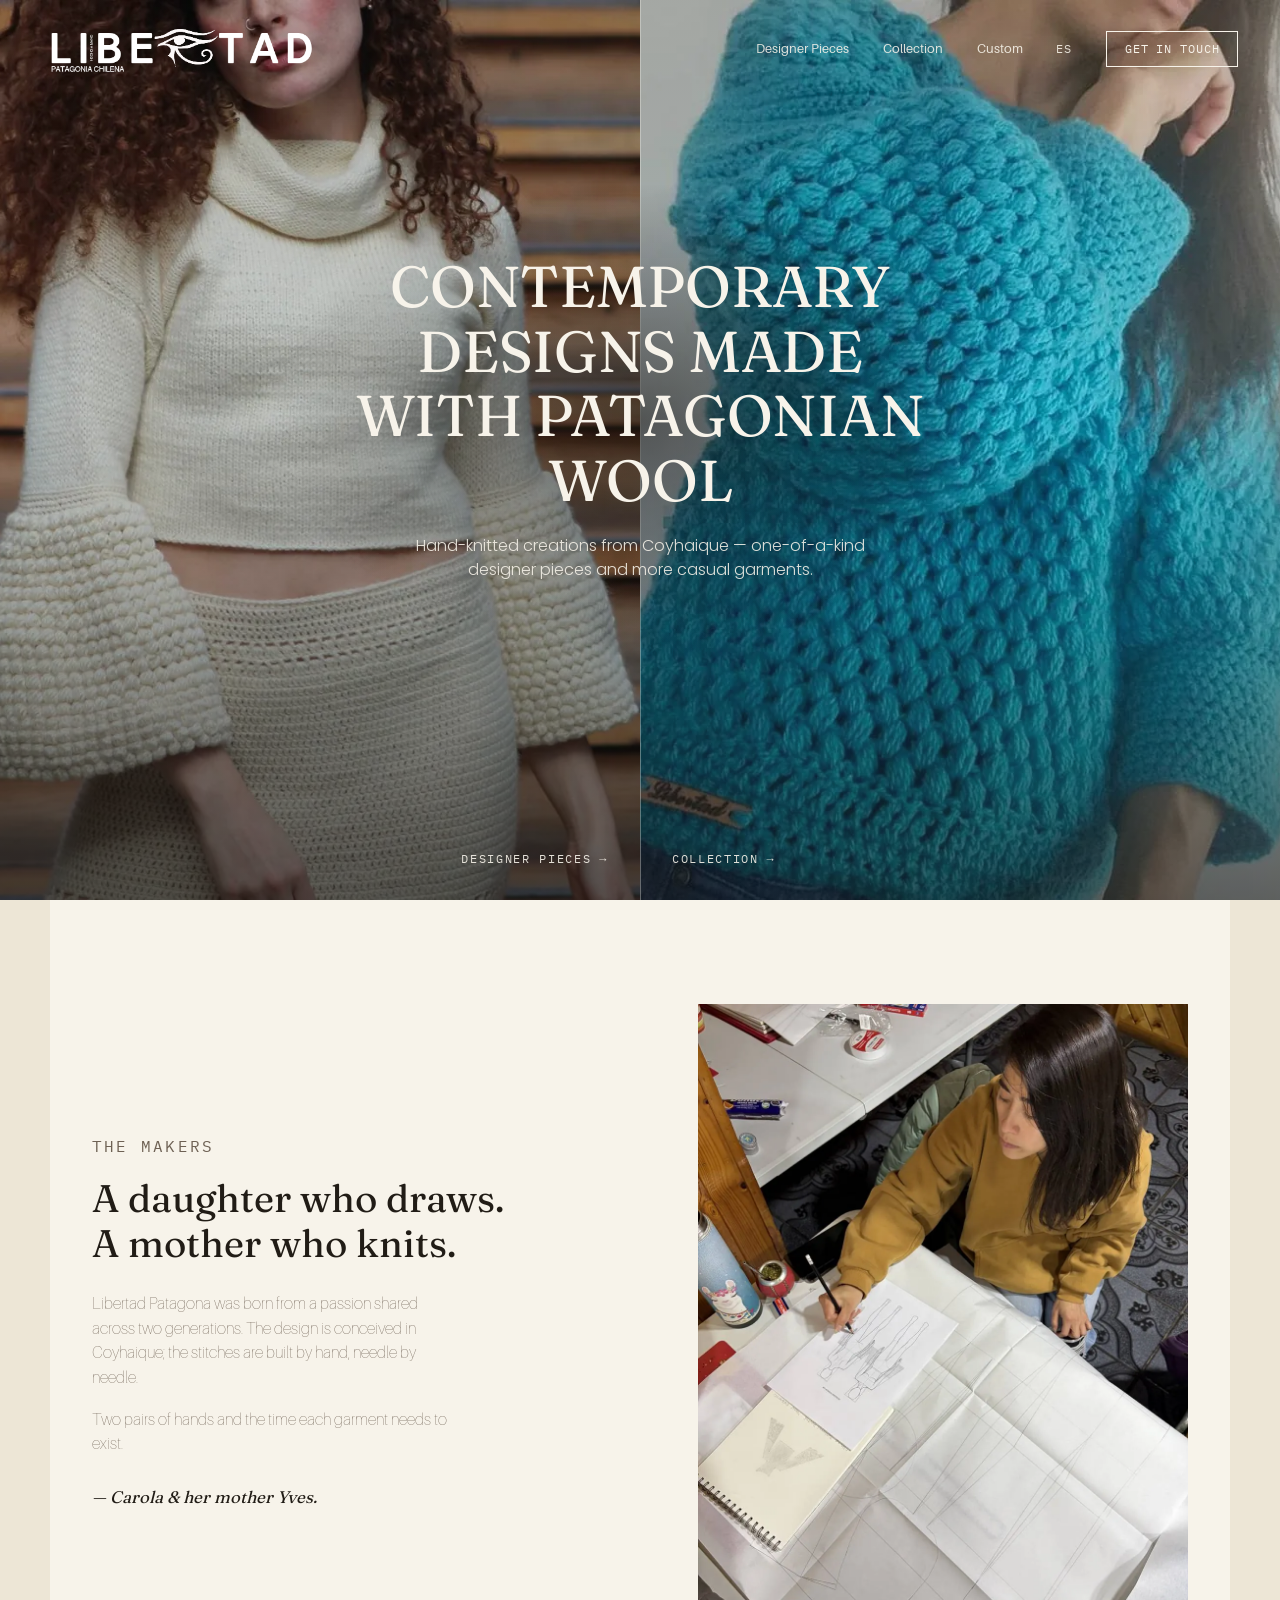
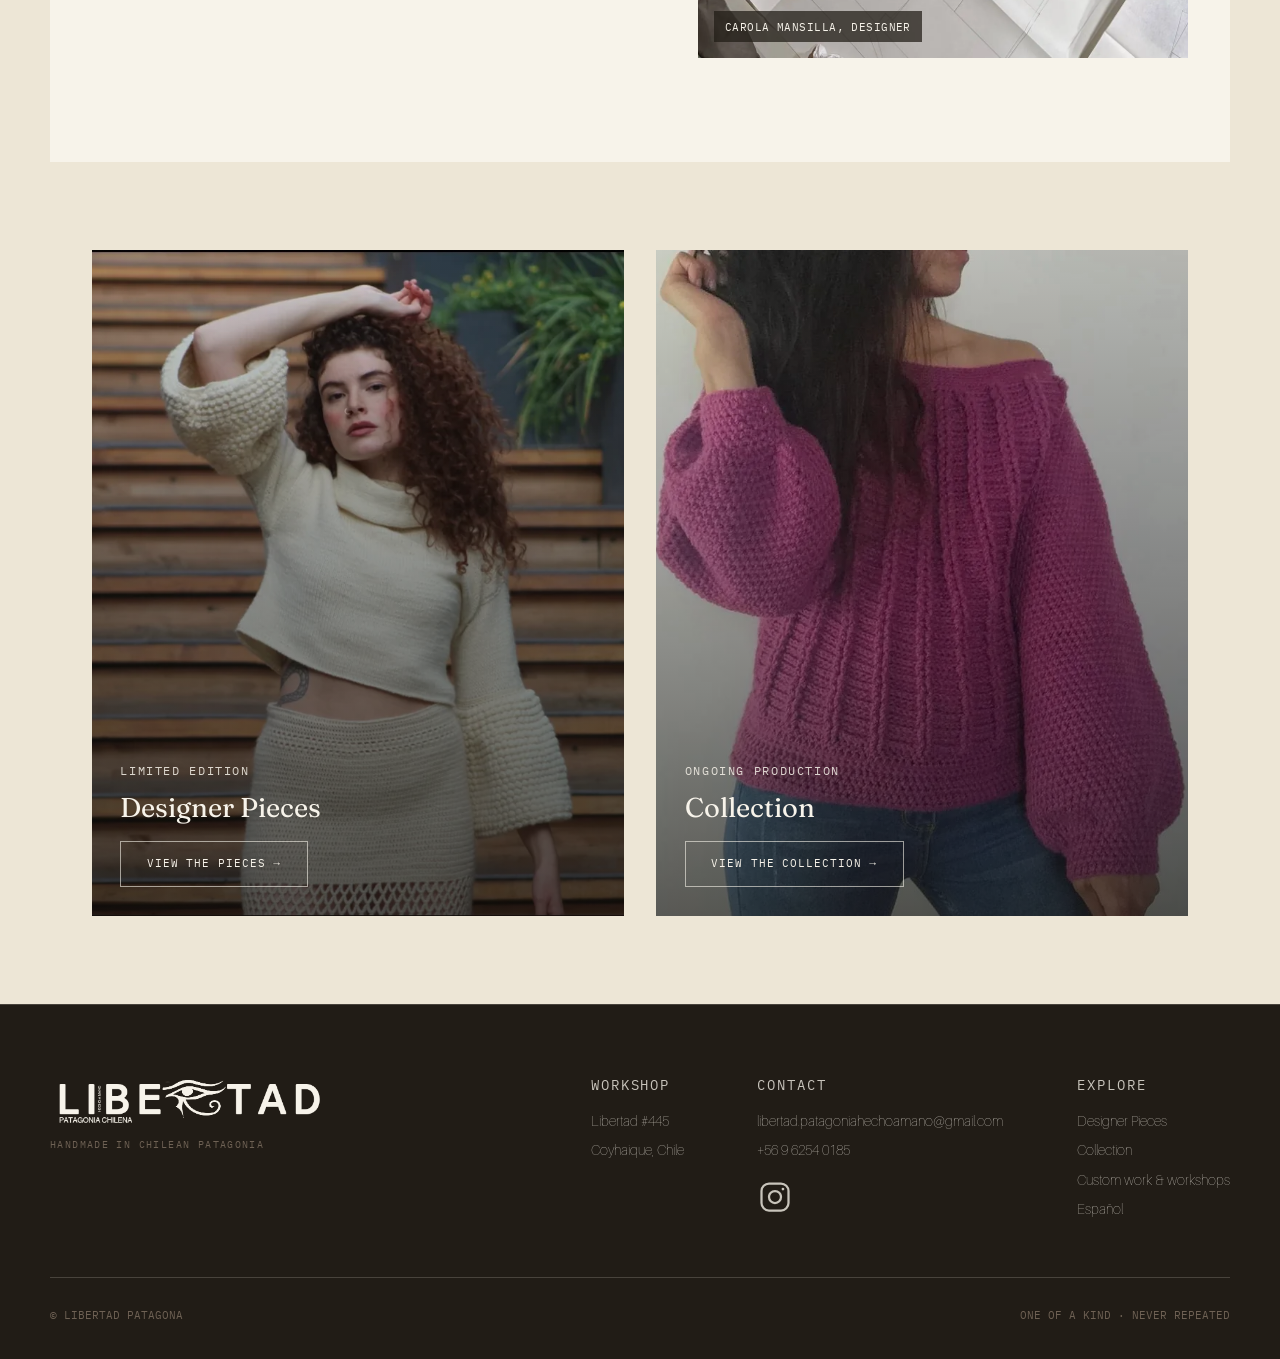
==== en/index.html @ a3e64d08 "Add English version under /en/ with EN/ES switch and hreflang; fix Patagona in WhatsApp message Co-A" ====
<!DOCTYPE html>

<html lang="en">
<head>
<meta charset="utf-8"/>
<meta content="width=device-width, initial-scale=1.0" name="viewport"/>
<title>Libertad Patagona — Two lines, one workshop</title>




<link as="font" crossorigin="" href="../assets/fonts/fraunces-400.woff2" rel="preload" type="font/woff2"/><link as="font" crossorigin="" href="../assets/fonts/aileron-400.woff2" rel="preload" type="font/woff2"/><link href="../assets/css/style.css" rel="stylesheet"/><meta content="Family hand-knitting workshop in Coyhaique, Chilean Patagonia. Designer pieces in raw wool and a weekly collection in vivid colors, handmade by Carola and Yves Mansilla." name="description"/><link href="https://libertadpatagona.cl/en/" rel="canonical"/><link href="https://libertadpatagona.cl/" hreflang="es" rel="alternate"/><link href="https://libertadpatagona.cl/en/" hreflang="en" rel="alternate"/><link href="https://libertadpatagona.cl/" hreflang="x-default" rel="alternate"/><meta content="website" property="og:type"/><meta content="Libertad Patagona — Two lines, one workshop" property="og:title"/><meta content="Family hand-knitting workshop in Coyhaique, Chilean Patagonia. Designer pieces in raw wool and a weekly collection in vivid colors, handmade by Carola and Yves Mansilla." property="og:description"/><meta content="https://libertadpatagona.cl/en/" property="og:url"/><meta content="https://libertadpatagona.cl/assets/img/pieza-crema-frente.webp" property="og:image"/><meta content="en_US" property="og:locale"/><meta content="Libertad Patagona" property="og:site_name"/><meta content="summary_large_image" name="twitter:card"/><meta content="Libertad Patagona — Two lines, one workshop" name="twitter:title"/><meta content="Family hand-knitting workshop in Coyhaique, Chilean Patagonia. Designer pieces in raw wool and a weekly collection in vivid colors, handmade by Carola and Yves Mansilla." name="twitter:description"/><meta content="https://libertadpatagona.cl/assets/img/pieza-crema-frente.webp" name="twitter:image"/><script type="application/ld+json">{
  "@context": "https://schema.org",
  "@type": "ClothingStore",
  "name": "Libertad Patagona",
  "description": "Family hand-knitting workshop in Coyhaique, Chilean Patagonia.",
  "address": {
    "@type": "PostalAddress",
    "streetAddress": "Libertad #445",
    "addressLocality": "Coyhaique",
    "addressRegion": "Región de Aysén",
    "addressCountry": "CL"
  },
  "email": "libertad.patagoniahechoamano@gmail.com",
  "telephone": "+56962540185",
  "sameAs": ["https://www.instagram.com/libertad.patagona_hechoamano/"],
  "image": "https://libertadpatagona.cl/assets/img/pieza-crema-frente.webp"
}</script></head>
<body>
<header class="" id="siteHeader">
<a class="brand-block" href="index.html" style="display:flex;align-items:center;">
<div class="brand-logo">
<img alt="Libertad Patagona" class="logo-light" fetchpriority="high" height="84" loading="eager" src="../assets/img/logo-header.png" width="462"/>
<img alt="Libertad Patagona" class="logo-dark" fetchpriority="high" height="91" loading="eager" src="../assets/img/logo-footer.png" width="472"/>
</div>
</a>
<nav id="siteNav">
<a href="piezas-de-autor.html">Designer Pieces</a>
<a href="coleccion.html">Collection</a>
<a href="servicios.html">Custom</a>
<a class="lang-switch" href="../index.html" hreflang="es" lang="es">ES</a>
<a class="nav-cta" href="https://wa.me/56962540185?text=Hello%2C%20I%27m%20writing%20from%20the%20Libertad%20Patagona%20website." target="_blank" rel="noopener">Get in touch</a>
</nav>
<button class="nav-toggle" id="navToggle" type="button" aria-label="Open menu" data-label-open="Open menu" data-label-close="Close menu" aria-expanded="false" aria-controls="siteNav"><span></span><span></span></button>
</header>
<section class="hero">
<div class="hero-split">
<a class="hero-half hero-half-autor" href="piezas-de-autor.html" style="background-image:url('../assets/img/diseno-patronaje.webp');">
<span class="hero-half-label mono">DESIGNER PIECES <span class="arrow">→</span></span>
</a>
<a class="hero-half hero-half-coleccion" href="coleccion.html" style="background-image:url('../assets/img/tejido-turquesa.webp');">
<span class="hero-half-label mono">COLLECTION <span class="arrow">→</span></span>
</a>
</div>
<div class="hero-seam"></div>
<div class="hero-center">
<h1 style="text-transform:uppercase;">Contemporary designs made with Patagonian wool</h1>
<p>Hand-knitted creations from Coyhaique — one-of-a-kind designer pieces and more casual garments.</p>
</div>
</section>
<div class="oficio reveal" id="oficio">
<div class="oficio-text">
<p class="eyebrow">The makers</p>
<h2>A daughter who draws.<br/>A mother who knits.</h2>
<p>Libertad Patagona was born from a passion shared across two generations. The design is conceived in Coyhaique; the stitches are built by hand, needle by needle.</p>
<p>Two pairs of hands and the time each garment needs to exist.</p>
<p class="signature">— Carola &amp; her mother Yves.</p>
</div>
<div class="oficio-img">
<img alt="Carola Mansilla sketching the design of a piece, Coyhaique" fetchpriority="high" height="1332" loading="eager" src="../assets/img/pieza-crema-frente.webp" width="1000"/>
<span class="tag mono">CAROLA MANSILLA, DESIGNER</span>
</div>
</div>
<div class="paths reveal">
<a class="path-card" href="piezas-de-autor.html">
<img alt="Designer Pieces" height="1424" loading="lazy" src="../assets/img/modelo.webp" width="950"/>
<div class="path-card-inner">
<p class="eyebrow">Limited edition</p>
<h3>Designer Pieces</h3>
<span class="btn btn-light">View the pieces →</span>
</div>
</a>
<a class="path-card" href="coleccion.html">
<img alt="Collection" height="950" loading="lazy" src="../assets/img/pieza-magenta-espalda.webp" width="950"/>
<div class="path-card-inner">
<p class="eyebrow">Ongoing production</p>
<h3>Collection</h3>
<span class="btn btn-light">View the collection →</span>
</div>
</a>
</div>
<footer id="contacto">
<div class="footer-top">
<div class="footer-logo">
<div aria-label="Libertad Patagona" class="footer-logo-mark" role="img"></div>
<small>HANDMADE IN CHILEAN PATAGONIA</small>
</div>
<div class="footer-cols">
<div class="footer-col">
<p class="eyebrow">Workshop</p>
<p>Libertad #445</p>
<p>Coyhaique, Chile</p>
</div>
<div class="footer-col">
<p class="eyebrow">Contact</p>
<a href="mailto:libertad.patagoniahechoamano@gmail.com">libertad.patagoniahechoamano@gmail.com</a>
<a href="https://wa.me/56962540185">+56 9 6254 0185</a>
<div class="footer-social">
<a href="https://www.instagram.com/libertad.patagona_hechoamano/" target="_blank" rel="noopener" aria-label="Libertad Patagona on Instagram">
<svg xmlns="http://www.w3.org/2000/svg" viewBox="0 0 24 24" width="36" height="36" fill="none" stroke="currentColor" stroke-width="1.5" stroke-linecap="round" stroke-linejoin="round" aria-hidden="true"><rect x="3" y="3" width="18" height="18" rx="5"/><circle cx="12" cy="12" r="4"/><circle cx="17.3" cy="6.7" r="0.9" fill="currentColor" stroke="none"/></svg>
</a>
</div>
</div>
<div class="footer-col">
<p class="eyebrow">Explore</p>
<a href="piezas-de-autor.html">Designer Pieces</a>
<a href="coleccion.html">Collection</a>
<a href="servicios.html">Custom work &amp; workshops</a>
<a href="../index.html" hreflang="es" lang="es">Español</a>
</div>
</div>
</div>
<div class="footer-bottom">
<span>© LIBERTAD PATAGONA</span>
<span>ONE OF A KIND · NEVER REPEATED</span>
</div>
</footer>
<script>
  const header = document.getElementById('siteHeader');
  if(!header.classList.contains('static')){
    const onScroll = () => { if (window.scrollY > 60) header.classList.add('solid'); else header.classList.remove('solid'); };
    window.addEventListener('scroll', onScroll, {passive:true});
    onScroll();
  }
  const prefersReduced = window.matchMedia('(prefers-reduced-motion: reduce)').matches;
  if(!prefersReduced && 'IntersectionObserver' in window){
    const obs = new IntersectionObserver((entries)=>{
      entries.forEach(e=>{ if(e.isIntersecting){ e.target.classList.add('in'); obs.unobserve(e.target); } });
    }, {threshold:0.12});
    document.querySelectorAll('.reveal').forEach(el=>obs.observe(el));
  } else {
    document.querySelectorAll('.reveal').forEach(el=>el.classList.add('in'));
  }
</script>
<script defer src="../assets/js/nav.js"></script>
</body>
</html>
---- assets/css/style.css ----
/* Libertad Patagona Chilena — shared stylesheet, self-hosted fonts, merged from 4 pages */

@font-face{font-family:'Fraunces';font-style:normal;font-weight:400;font-display:swap;src:url('../fonts/fraunces-400.woff2') format('woff2');}
@font-face{font-family:'Poppins';font-style:normal;font-weight:300;font-display:swap;src:url('../fonts/poppins-300.woff2') format('woff2');}
@font-face{font-family:'IBM Plex Mono';font-style:normal;font-weight:400;font-display:swap;src:url('../fonts/ibm-plex-mono-400.woff2') format('woff2');}
@font-face{font-family:'Aileron';font-style:normal;font-weight:300;font-display:swap;src:url('../fonts/aileron-300.woff2') format('woff2');}
@font-face{font-family:'Aileron';font-style:normal;font-weight:400;font-display:swap;src:url('../fonts/aileron-400.woff2') format('woff2');}

:root{--cream:#EDE6D6; --paper:#F7F3EA; --charcoal:#211C16; --wood:#8B6D46;
  --maroon:#5C2A28; --stone:#6E6154; --line: rgba(33,28,22,0.14); --line-light: rgba(247,243,234,0.18);}
*{margin:0;padding:0;box-sizing:border-box;}
html{scroll-behavior:smooth;}
body{background:var(--cream); color:var(--charcoal); font-family:"Aileron",sans-serif; font-weight:400; line-height:1.5; -webkit-font-smoothing:antialiased;}
a{color:inherit; text-decoration:none;}
img{display:block; max-width:100%;}
.mono{font-family:"IBM Plex Mono",monospace; letter-spacing:0.04em;}
.eyebrow{font-family:"IBM Plex Mono",monospace; font-size:0.72rem; letter-spacing:0.14em; text-transform:uppercase; color:var(--stone);}
header{position:fixed; top:0;left:0;right:0; z-index:100; display:flex; align-items:center; justify-content:space-between;
  padding:1.5rem 2.6rem; transition:background .5s ease, padding .4s ease, border-color .4s ease; border-bottom:1px solid transparent;}
header.solid{background:rgba(237,230,214,0.94); backdrop-filter:blur(6px); padding:1.05rem 2.6rem; border-bottom:1px solid var(--line);}
.brand-logo{height:50px; display:flex; align-items:center;}
.brand-logo img{height:100%; width:auto;}
.brand-logo .logo-dark{display:none;}
header.solid .brand-logo .logo-light{display:none;}
header.solid .brand-logo .logo-dark{display:block;}
.brand-block{display:flex; align-items:center;}
nav{display:flex; gap:2.1rem;}
nav a{font-size:0.82rem; color:var(--paper); opacity:0.88; transition:opacity .25s ease, color .4s ease; position:relative;}
header.solid nav a{color:var(--charcoal);}
nav a.current{opacity:1;}
nav a.current::after{content:""; position:absolute; left:0;bottom:-5px; width:100%;height:1px; background:currentColor;}
nav a:hover{opacity:1;}
header.static{background:rgba(237,230,214,0.98); border-bottom:1px solid var(--line); padding:1.05rem 2.6rem;}
header.static .brand-logo .logo-light{display:none;}
header.static .brand-logo .logo-dark{display:block;}
header.static nav a{color:var(--charcoal);}
nav{align-items:center;}
nav .lang-switch{font-family:"IBM Plex Mono",monospace; font-size:0.72rem; letter-spacing:0.1em; text-transform:uppercase;}
nav .nav-cta{display:inline-block; opacity:1; padding:0.5rem 1.1rem; border:1px solid currentColor; font-family:"IBM Plex Mono",monospace; font-size:0.72rem; letter-spacing:0.08em; text-transform:uppercase; transition:background .3s ease, color .3s ease, border-color .3s ease;}
nav .nav-cta:hover{background:var(--paper); color:var(--charcoal); border-color:var(--paper);}
header.solid nav .nav-cta:hover, header.static nav .nav-cta:hover{background:var(--charcoal); color:var(--paper); border-color:var(--charcoal);}
section{padding:7rem 2.6rem;}
.section-head{max-width:640px; margin:0 auto 1.6rem; text-align:center;}
.section-head .eyebrow{justify-content:center; display:flex;}
.section-head h2{font-family:"Fraunces",serif; font-weight:400; font-size:clamp(1.9rem,3.4vw,2.7rem); margin-top:0.7rem; letter-spacing:-0.005em;}
.section-intro{max-width:600px; margin:0 auto 3.6rem; text-align:center; color:var(--stone); font-family:"Poppins",sans-serif; font-weight:300; font-size:1rem;}
.reveal{opacity:0; transform:translateY(22px); transition:opacity .8s ease, transform .8s ease;}
.reveal.in{opacity:1; transform:translateY(0);}
.btn{display:inline-block; font-family:"IBM Plex Mono",monospace; font-size:0.72rem; letter-spacing:0.08em; text-transform:uppercase; color:var(--charcoal); border:1px solid var(--charcoal); padding:0.85rem 1.6rem; white-space:nowrap; transition:background .3s ease, color .3s ease;}
.btn:hover{background:var(--charcoal); color:var(--paper);}
.btn-light{color:var(--paper); border-color:rgba(247,243,234,0.6);}
.btn-light:hover{background:var(--paper); color:var(--charcoal);}
.page-banner{position:relative; height:44vh; min-height:320px; display:flex; align-items:flex-end; background:#000 center/cover no-repeat;}
.page-banner::before{content:""; position:absolute; inset:0; background:linear-gradient(180deg, rgba(20,16,12,0.2) 0%, rgba(20,16,12,0.15) 40%, rgba(20,16,12,0.72) 100%);}
.page-banner-inner{position:relative; z-index:2; padding:0 2.6rem 2.6rem; max-width:760px;}
.page-banner-inner .eyebrow{color:var(--paper); opacity:0.85; margin-bottom:0.7rem;}
.page-banner-inner h1{font-family:"Fraunces",serif; font-weight:400; font-size:clamp(2.1rem,4.4vw,3.4rem); color:var(--paper); letter-spacing:-0.01em;}
.back-link{position:relative; z-index:2; display:inline-block; margin:0 2.6rem 1.2rem; font-size:0.76rem; color:var(--paper); opacity:0.8;}
footer{background:var(--charcoal); color:var(--paper); padding:4.4rem 2.6rem 2.2rem; border-top:1px solid var(--line-light);}
.footer-top{max-width:1180px; margin:0 auto; display:flex; justify-content:space-between; align-items:flex-start; flex-wrap:wrap; gap:2.4rem; padding-bottom:3rem;}
.footer-logo-mark{height:50px; width:275px; margin-bottom:0.8rem; background-color:var(--paper); -webkit-mask-repeat:no-repeat; mask-repeat:no-repeat; -webkit-mask-position:left center; mask-position:left center; -webkit-mask-size:contain; mask-size:contain; -webkit-mask-image:url(../img/logo-header.png); mask-image:url(../img/logo-header.png);}
.footer-logo small{display:block; font-family:"IBM Plex Mono",monospace; font-size:0.62rem; letter-spacing:0.14em; color:var(--stone);}
.footer-cols{display:flex; gap:4.6rem; flex-wrap:wrap;}
.footer-col .eyebrow{margin-bottom:1rem;}
.footer-col a, .footer-col p{display:block; font-size:0.86rem; color:rgba(247,243,234,0.78); margin-bottom:0.55rem; font-weight:300;}
.footer-col .footer-social{display:flex; gap:0.7rem; margin-top:1.1rem;}
.footer-col .footer-social a{display:inline-flex; align-items:center; justify-content:center; margin:0; color:rgba(247,243,234,0.78); transition:color .25s ease;}
.footer-col .footer-social a:hover{color:var(--paper);}
.footer-bottom{max-width:1180px; margin:0 auto; display:flex; justify-content:space-between; font-size:0.68rem; color:var(--stone); padding-top:1.8rem; border-top:1px solid var(--line-light); font-family:"IBM Plex Mono",monospace;}
.hero{position:relative; height:100vh; min-height:640px; overflow:hidden;}
.hero-split{position:absolute; inset:0; display:flex;}
.hero-half{position:relative; width:50%; height:100%; background-size:cover; background-repeat:no-repeat; display:block;}
.hero-half-autor{background-position:center 38%;}
.hero-half-coleccion{background-position:center 30%;}
.hero-half::before{content:""; position:absolute; inset:0; background:linear-gradient(180deg, rgba(20,16,12,0.18) 0%, rgba(20,16,12,0.1) 45%, rgba(20,16,12,0.62) 100%); transition:background .3s ease;}
.hero-half:hover::before{background:linear-gradient(180deg, rgba(20,16,12,0.1) 0%, rgba(20,16,12,0.05) 45%, rgba(20,16,12,0.5) 100%);}
.hero-half-label{position:absolute; bottom:2rem; color:var(--paper); font-size:0.74rem; letter-spacing:0.14em; opacity:0.9; z-index:2; white-space:nowrap; display:flex; align-items:center; gap:0.5rem;}
.hero-half-label .arrow{transition:transform .25s ease;}
.hero-half:hover .hero-half-label .arrow{transform:translateX(4px);}
.hero-half-autor .hero-half-label{right:2rem;}
.hero-half-coleccion .hero-half-label{left:2rem;}
.hero-center{position:absolute; top:50%; left:50%; transform:translate(-50%,-58%); z-index:3; text-align:center; padding:2rem 1.4rem; max-width:640px; width:90%;}
.hero-center::before{content:""; position:absolute; inset:-2.4rem -3rem; z-index:-1; background:radial-gradient(ellipse at center, rgba(20,16,12,0.55) 0%, rgba(20,16,12,0) 72%);}
.hero-center h1{font-family:"Fraunces",serif; font-weight:400; font-size:clamp(2.2rem, 4.6vw, 3.6rem); line-height:1.12; color:var(--paper); letter-spacing:-0.005em;}
.hero-center p{margin-top:1.3rem; color:var(--paper); opacity:0.88; font-size:1rem; font-family:"Poppins",sans-serif; font-weight:300; max-width:46ch; margin-left:auto; margin-right:auto;}
.hero-seam{position:absolute; top:0; bottom:0; left:50%; width:1px; background:rgba(247,243,234,0.35); z-index:2;}
.oficio{background:var(--paper); display:grid; grid-template-columns:1.05fr 0.95fr; gap:5vw; align-items:center; max-width:1180px; margin:0 auto; padding:6.5rem 2.6rem;}
.oficio-text .eyebrow{margin-bottom:1.1rem;}
.oficio-text h2{font-family:"Fraunces",serif; font-weight:400; font-size:clamp(1.8rem,3vw,2.5rem); line-height:1.18; margin-bottom:1.6rem;}
.oficio-text p{color:var(--stone); font-weight:300; font-size:1.02rem; max-width:46ch; margin-bottom:1.1rem;}
.oficio-text .signature{margin-top:1.8rem; font-family:"Fraunces",serif; font-style:italic; font-size:1.05rem; color:var(--charcoal);}
.oficio-img{position:relative; overflow:hidden; aspect-ratio:3/4;}
.oficio-img img{width:100%;height:100%;object-fit:cover;object-position:center 18%;}
.oficio-img .tag{position:absolute; left:1rem; bottom:1rem; background:rgba(33,28,22,0.72); color:var(--paper); font-size:0.68rem; padding:0.45rem 0.7rem;}
.paths{max-width:1180px; margin:0 auto; padding:5.5rem 2.6rem; display:grid; grid-template-columns:1fr 1fr; gap:2rem;}
.path-card{position:relative; aspect-ratio:4/5; overflow:hidden; display:flex; align-items:flex-end;}
.path-card img{position:absolute; inset:0; width:100%; height:100%; object-fit:cover; transition:transform .8s ease;}
.path-card:hover img{transform:scale(1.04);}
.path-card::before{content:""; position:absolute; inset:0; background:linear-gradient(180deg, rgba(20,16,12,0.1) 0%, rgba(20,16,12,0.68) 100%); z-index:1;}
.path-card-inner{position:relative; z-index:2; padding:1.8rem;}
.path-card-inner .eyebrow{color:var(--paper); opacity:0.85; margin-bottom:0.5rem;}
.path-card-inner h3{font-family:"Fraunces",serif; font-weight:400; font-size:1.7rem; color:var(--paper); margin-bottom:0.8rem;}
.path-card-inner .btn-light{font-size:0.7rem;}
.coleccion{background:var(--cream);}
.grid{max-width:1200px; margin:0 auto; display:grid; grid-template-columns:repeat(3,1fr); gap:2.6rem;}
.card{overflow:hidden;}
.card-img{position:relative; aspect-ratio:3/4; overflow:hidden; background:var(--wood);}
.card-img img{width:100%;height:100%;object-fit:cover; transition:transform 1.1s cubic-bezier(.2,.7,.2,1);}
.card:hover .card-img img{transform:scale(1.045);}
.card-status{position:absolute; top:0.9rem; right:0.9rem; font-size:0.62rem; padding:0.3rem 0.55rem; background:var(--paper); color:var(--charcoal);}
.card-status.sold{background:var(--charcoal); color:var(--paper);}
.card-ledger{padding-top:1rem; border-top:1px solid var(--line); margin-top:1rem;}
.card-ledger .code{font-size:0.68rem; color:var(--maroon); margin-bottom:0.35rem;}
.card-name{font-family:"Fraunces",serif; font-size:1.25rem; font-weight:500; margin-bottom:0.3rem;}
.card-desc{font-size:0.84rem; color:var(--stone); font-weight:300;}
.coleccion-foot{max-width:1200px; margin:3rem auto 0; display:flex; justify-content:space-between; align-items:center; padding-top:1.8rem; border-top:1px solid var(--line);}
.coleccion-foot p{font-size:0.85rem; color:var(--stone); max-width:44ch; font-weight:300;}
.tenido{max-width:1180px; margin:5.5rem auto 0; display:grid; grid-template-columns:1.15fr 0.85fr; gap:5vw; align-items:center;}
.tenido img{width:100%; height:auto; aspect-ratio:4/5; object-fit:cover; object-position:center 28%;}
.tenido-text h3{font-family:"Fraunces",serif; font-weight:400; font-size:clamp(1.5rem,2.4vw,1.9rem); margin-bottom:1.1rem; line-height:1.25;}
.tenido-text p{color:var(--stone); font-weight:300; font-size:0.98rem; max-width:42ch; margin-bottom:1rem;}
.tenido-text .eyebrow{margin-bottom:0.9rem;}
.eclectico{max-width:1200px; margin:5.5rem auto 0;}
.eclectico-head{display:flex; justify-content:space-between; align-items:baseline; margin-bottom:1.4rem; border-bottom:1px solid var(--line); padding-bottom:1rem;}
.eclectico-head h4{font-family:"Fraunces",serif; font-weight:400; font-size:1.3rem;}
.eclectico-head span{font-size:0.78rem; color:var(--stone); font-weight:300;}
.eclectico-grid{display:grid; grid-template-columns:repeat(3,1fr); gap:1rem;}
.eclectico-tile{position:relative; aspect-ratio:1/1; overflow:hidden; background:var(--charcoal);}
.eclectico-tile img{width:100%;height:100%;object-fit:cover;}
.eclectico-tile .label{position:absolute; left:0.7rem; bottom:0.7rem; color:var(--paper); font-size:0.68rem; background:rgba(33,28,22,0.55); padding:0.3rem 0.55rem;}
.eclectico-tile.text-tile{display:flex; align-items:flex-end; padding:1rem; background:var(--maroon);}
.eclectico-tile.text-tile span{color:var(--paper); font-family:"Fraunces",serif; font-size:1.1rem;}
.autor{background:var(--charcoal); color:var(--paper);}
.autor .section-head h2{color:var(--paper);}
.autor .section-head .eyebrow{color:var(--wood);}
.autor .section-intro{color:rgba(247,243,234,0.7);}
.autor-spread{max-width:1180px; margin:0 auto 2.2rem; display:grid; grid-template-columns:1fr 1fr; gap:1.4rem;}
.autor-spread .img-tall{aspect-ratio:3/4; overflow:hidden;}
.autor-spread .img-tall img{width:100%;height:100%;object-fit:cover;}
.autor-caption{max-width:1180px; margin:0 auto; display:flex; justify-content:space-between; align-items:flex-end; padding-top:1.4rem; border-top:1px solid var(--line-light); flex-wrap:wrap; gap:1rem;}
.autor-caption .code{font-size:0.72rem; color:var(--wood); margin-bottom:0.4rem;}
.autor-caption .name{font-family:"Fraunces",serif; font-size:1.4rem;}
.autor-caption .meta{font-size:0.84rem; color:rgba(247,243,234,0.65); font-weight:300; max-width:46ch;}
.autor-piece .autor-caption{display:block; max-width:none; margin:1.1rem 0 0;}
.autor-piece .autor-caption .meta{margin-top:0.7rem;}
.autor-origen-banner{position:relative; height:56vh; min-height:380px; overflow:hidden; width:100%; background:#000 url("../img/esquila-galpon.webp") center 62% / cover no-repeat; display:flex; align-items:center;}
.autor-origen-banner::before{content:""; position:absolute; inset:0; background:linear-gradient(90deg, rgba(20,16,12,0.68) 0%, rgba(20,16,12,0.22) 55%, rgba(20,16,12,0.05) 100%);}
.autor-origen-banner-inner{position:relative; z-index:2; max-width:460px; padding:0 2.4rem;}
.autor-origen-banner-inner p.eyebrow{color:var(--paper); opacity:0.8;}
.autor-origen-banner-inner h3{font-family:"Fraunces",serif; font-weight:400; font-size:clamp(1.4rem,2.6vw,1.9rem); color:var(--paper); line-height:1.25; margin-top:0.7rem;}
.autor-origen-detail-wrap{background:var(--charcoal); padding:3.6rem 2.6rem 6rem;}
.autor-origen-detail{max-width:1180px; margin:0 auto; display:grid; grid-template-columns:0.8fr 1.2fr; gap:4vw; align-items:center;}
.autor-origen-detail img{width:100%; height:auto; aspect-ratio:4/5; object-fit:cover; object-position:center 22%;}
.autor-origen-detail p{color:rgba(247,243,234,0.72); font-weight:300; font-size:0.96rem; max-width:44ch; margin-bottom:1rem;}
.autor-origen-detail .eyebrow{margin-bottom:0.9rem; color:var(--wood);}
.autor-cta{text-align:center; padding:5rem 2.6rem; background:var(--charcoal);}
.autor-cta p{color:rgba(247,243,234,0.75); font-weight:300; margin-bottom:1.6rem;}
.servicios{background:var(--charcoal); color:var(--paper);}
.servicios .section-head h2{color:var(--paper);}
.servicios .section-head .eyebrow{color:var(--stone);}
.serv-grid{max-width:900px; margin:0 auto; display:grid; grid-template-columns:1fr 1fr; gap:1px; background:var(--line-light);}
.serv-card{background:var(--charcoal); padding:2.8rem 2.4rem;}
.serv-card .num{font-family:"IBM Plex Mono",monospace; font-size:0.7rem; color:var(--wood); margin-bottom:1.2rem; display:block;}
.serv-card h3{font-family:"Fraunces",serif; font-weight:400; font-size:1.4rem; margin-bottom:1rem;}
.serv-card p{color:rgba(247,243,234,0.72); font-weight:300; font-size:0.92rem; margin-bottom:1.6rem; max-width:36ch;}
.serv-card a.link{font-family:"IBM Plex Mono",monospace; font-size:0.7rem; letter-spacing:0.06em; text-transform:uppercase; border-bottom:1px solid rgba(247,243,234,0.4); padding-bottom:2px;}
.nav-toggle{display:none; position:relative; z-index:2; width:44px; height:44px; padding:0; background:none; border:0; -webkit-appearance:none; appearance:none; cursor:pointer;}
.nav-toggle span{position:absolute; left:10px; right:10px; height:1.5px; background:var(--paper); transition:transform .3s ease, top .3s ease, background .3s ease;}
.nav-toggle span:nth-child(1){top:17px;}
.nav-toggle span:nth-child(2){top:26px;}
header.solid .nav-toggle span, header.static .nav-toggle span, body.nav-open .nav-toggle span{background:var(--charcoal);}
body.nav-open .nav-toggle span:nth-child(1){top:21.5px; transform:rotate(45deg);}
body.nav-open .nav-toggle span:nth-child(2){top:21.5px; transform:rotate(-45deg);}
@media (max-width: 880px){
header, header.static{padding:1.2rem 1.4rem;}
nav{display:none;}
.nav-toggle{display:block;}
.brand-block{position:relative; z-index:2;}
body.nav-open{overflow:hidden;}
body.nav-open header, body.nav-open header.solid, body.nav-open header.static{background:var(--cream); backdrop-filter:none; -webkit-backdrop-filter:none; border-bottom-color:transparent;}
body.nav-open .brand-logo .logo-light{display:none;}
body.nav-open .brand-logo .logo-dark{display:block;}
body.nav-open #siteNav{display:flex; position:fixed; top:0; left:0; right:0; bottom:0; z-index:1; flex-direction:column; justify-content:center; align-items:flex-start; gap:1.7rem; padding:6rem 1.8rem 3rem; background:var(--cream); overflow-y:auto;}
#siteNav a{color:var(--charcoal); opacity:1; font-family:"Fraunces",serif; font-size:1.7rem;}
#siteNav a.lang-switch{font-family:"IBM Plex Mono",monospace; font-size:0.85rem;}
#siteNav a.nav-cta{margin-top:1rem; font-family:"IBM Plex Mono",monospace; font-size:0.8rem; padding:0.9rem 1.6rem;}
#siteNav a.nav-cta:hover{background:var(--charcoal); color:var(--paper); border-color:var(--charcoal);}
section{padding:4.5rem 1.4rem;}
.footer-cols{gap:2.4rem;}
.page-banner-inner, .back-link{padding-left:1.4rem; padding-right:1.4rem; margin-left:1.4rem; margin-right:1.4rem;}
.hero-split{flex-direction:column;}
.hero-half{width:100%; height:50%;}
.hero-seam{display:none;}
.hero{min-height:760px;}
.hero-center{top:5.6rem; transform:translateX(-50%); padding:1.2rem 1.4rem;}
.hero-center h1{font-size:clamp(1.5rem, 6.6vw, 2.1rem);}
.hero-center p{margin-top:1rem; font-size:0.95rem;}
.hero-half-autor .hero-half-label, .hero-half-coleccion .hero-half-label{left:1.4rem; right:auto; bottom:1.4rem;}
.oficio{grid-template-columns:1fr; padding:4.5rem 1.4rem;}
.paths{grid-template-columns:1fr; padding:4.5rem 1.4rem;}
.grid{grid-template-columns:1fr; gap:3rem;}
.tenido{grid-template-columns:1fr; gap:1.6rem;}
.eclectico-grid{grid-template-columns:repeat(3,1fr); gap:0.6rem;}
.autor-spread{grid-template-columns:1fr;}
.autor-origen-detail{grid-template-columns:1fr; gap:1.6rem;}
.serv-grid{grid-template-columns:1fr;}
}
@media (prefers-reduced-motion: reduce){
*{transition:none !important; scroll-behavior:auto !important;}
.reveal{opacity:1; transform:none;}
}
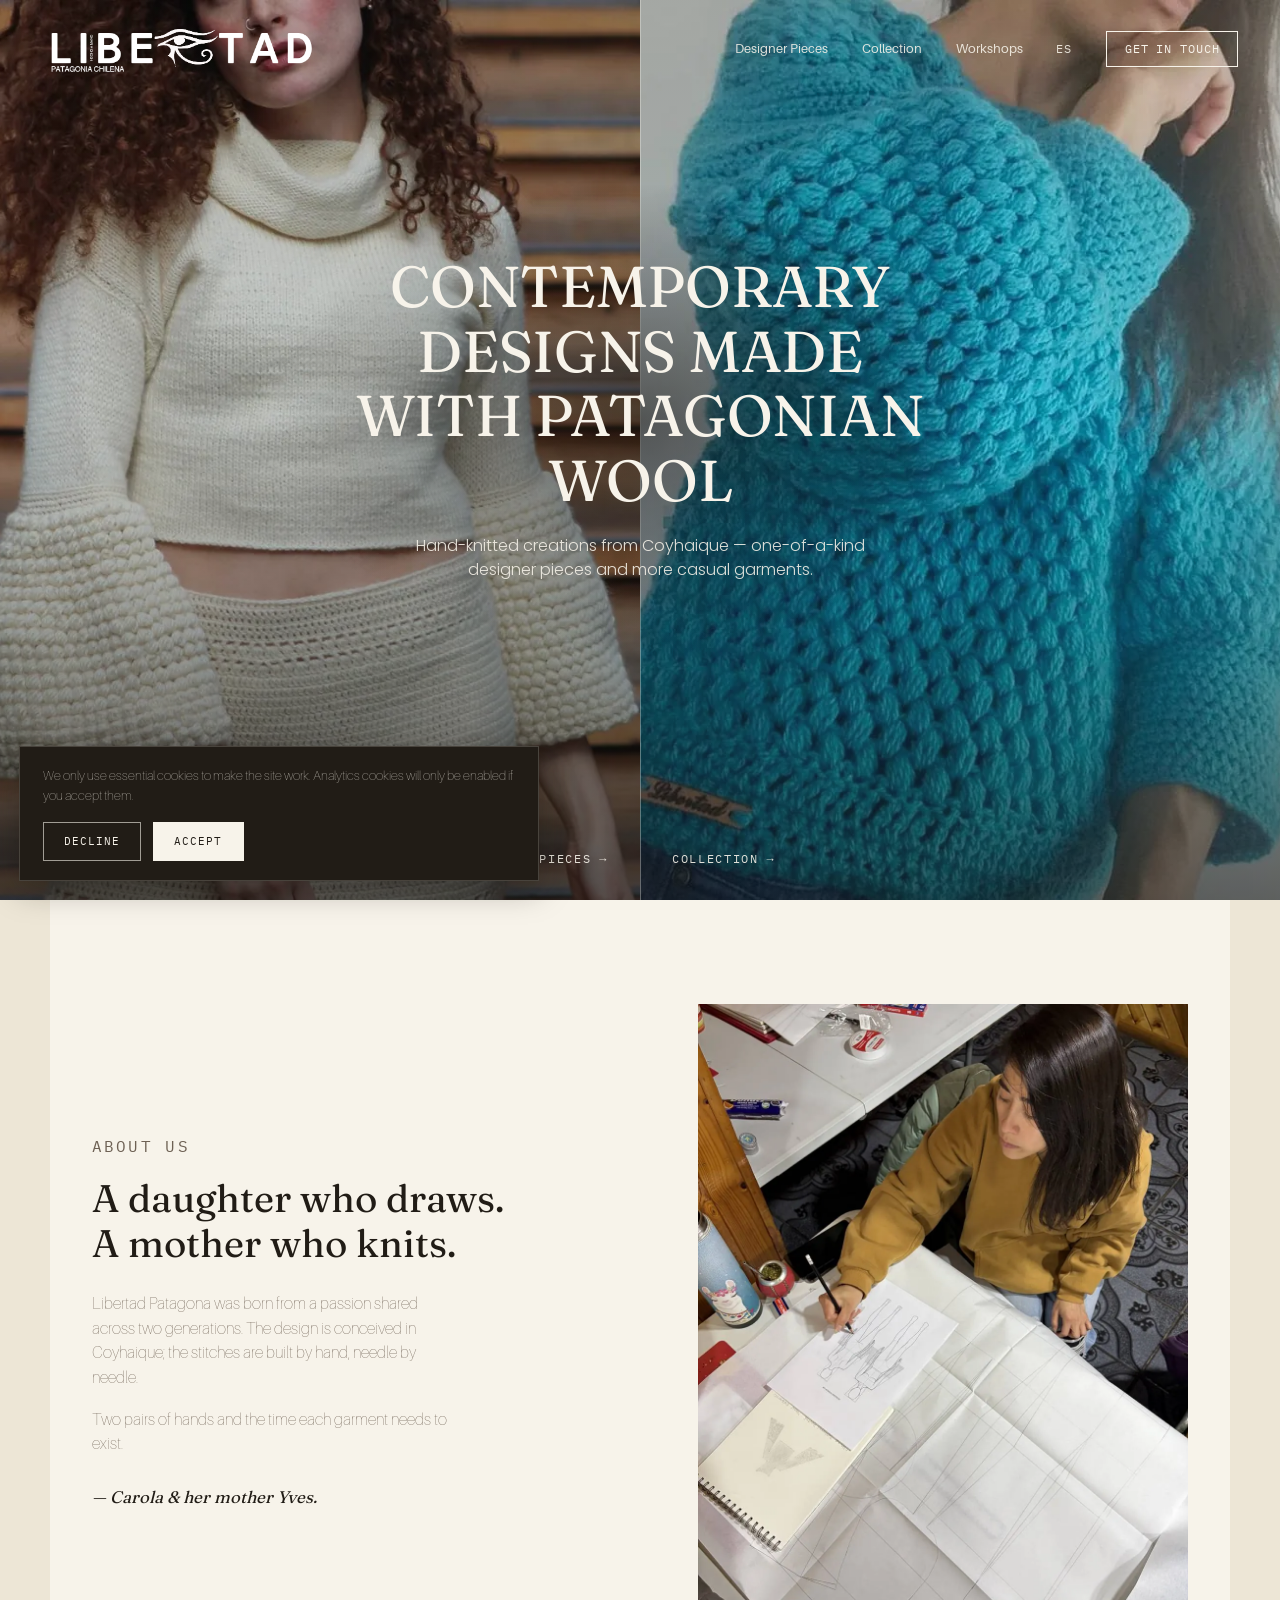
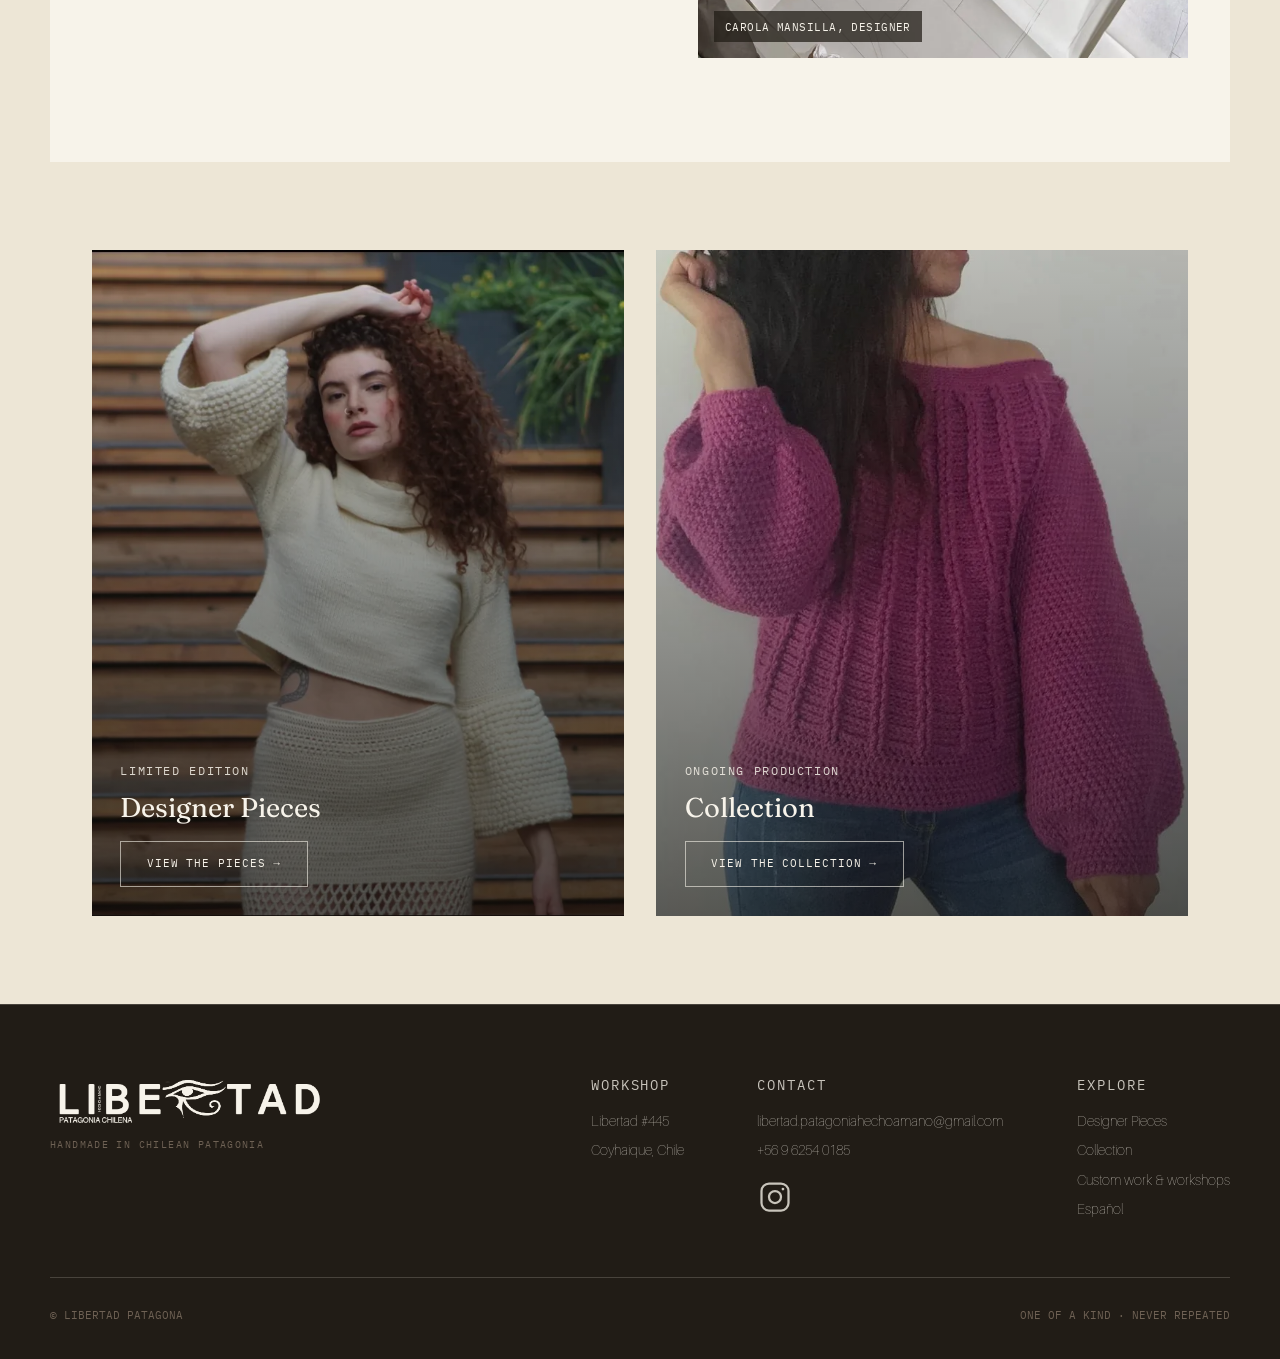
==== commit 0fedcfc0: "Add cookie consent (ES/EN), sitemap.xml, robots.txt; EN nav 'Workshops', 'About us' Co-Authored-By: " ====
--- a/en/index.html
+++ b/en/index.html
@@ -37,7 +37,7 @@
 <nav id="siteNav">
 <a href="piezas-de-autor.html">Designer Pieces</a>
 <a href="coleccion.html">Collection</a>
-<a href="servicios.html">Custom</a>
+<a href="servicios.html">Workshops</a>
 <a class="lang-switch" href="../index.html" hreflang="es" lang="es">ES</a>
 <a class="nav-cta" href="https://wa.me/56962540185?text=Hello%2C%20I%27m%20writing%20from%20the%20Libertad%20Patagona%20website." target="_blank" rel="noopener">Get in touch</a>
 </nav>
@@ -60,7 +60,7 @@
 </section>
 <div class="oficio reveal" id="oficio">
 <div class="oficio-text">
-<p class="eyebrow">The makers</p>
+<p class="eyebrow">About us</p>
 <h2>A daughter who draws.<br/>A mother who knits.</h2>
 <p>Libertad Patagona was born from a passion shared across two generations. The design is conceived in Coyhaique; the stitches are built by hand, needle by needle.</p>
 <p>Two pairs of hands and the time each garment needs to exist.</p>
@@ -143,5 +143,6 @@
   }
 </script>
 <script defer src="../assets/js/nav.js"></script>
+<script defer src="../assets/js/cookies.js"></script>
 </body>
 </html>
--- a/assets/css/style.css
+++ b/assets/css/style.css
@@ -208,4 +208,14 @@
 @media (prefers-reduced-motion: reduce){
 *{transition:none !important; scroll-behavior:auto !important;}
 .reveal{opacity:1; transform:none;}
-}+}
+.cookie-banner{position:fixed; left:1.2rem; bottom:1.2rem; z-index:150; max-width:520px; display:flex; flex-direction:column; gap:1rem; padding:1.2rem 1.4rem; background:var(--charcoal); color:var(--paper); border:1px solid var(--line-light); box-shadow:0 8px 30px rgba(20,16,12,0.35);}
+.cookie-banner p{font-size:0.84rem; line-height:1.5; font-weight:300; color:rgba(247,243,234,0.85);}
+.cookie-actions{display:flex; gap:0.7rem; flex-wrap:wrap;}
+.cookie-btn{font-family:"IBM Plex Mono",monospace; font-size:0.7rem; letter-spacing:0.08em; text-transform:uppercase; padding:0.7rem 1.3rem; cursor:pointer; -webkit-appearance:none; appearance:none; border:1px solid rgba(247,243,234,0.6); background:none; color:var(--paper); transition:background .25s ease, color .25s ease;}
+.cookie-btn:hover{background:var(--paper); color:var(--charcoal);}
+.cookie-btn-ok{background:var(--paper); color:var(--charcoal); border-color:var(--paper);}
+.cookie-btn-ok:hover{background:transparent; color:var(--paper);}
+@media (max-width: 880px){
+.cookie-banner{left:0.8rem; right:0.8rem; bottom:0.8rem; max-width:none;}
+}
